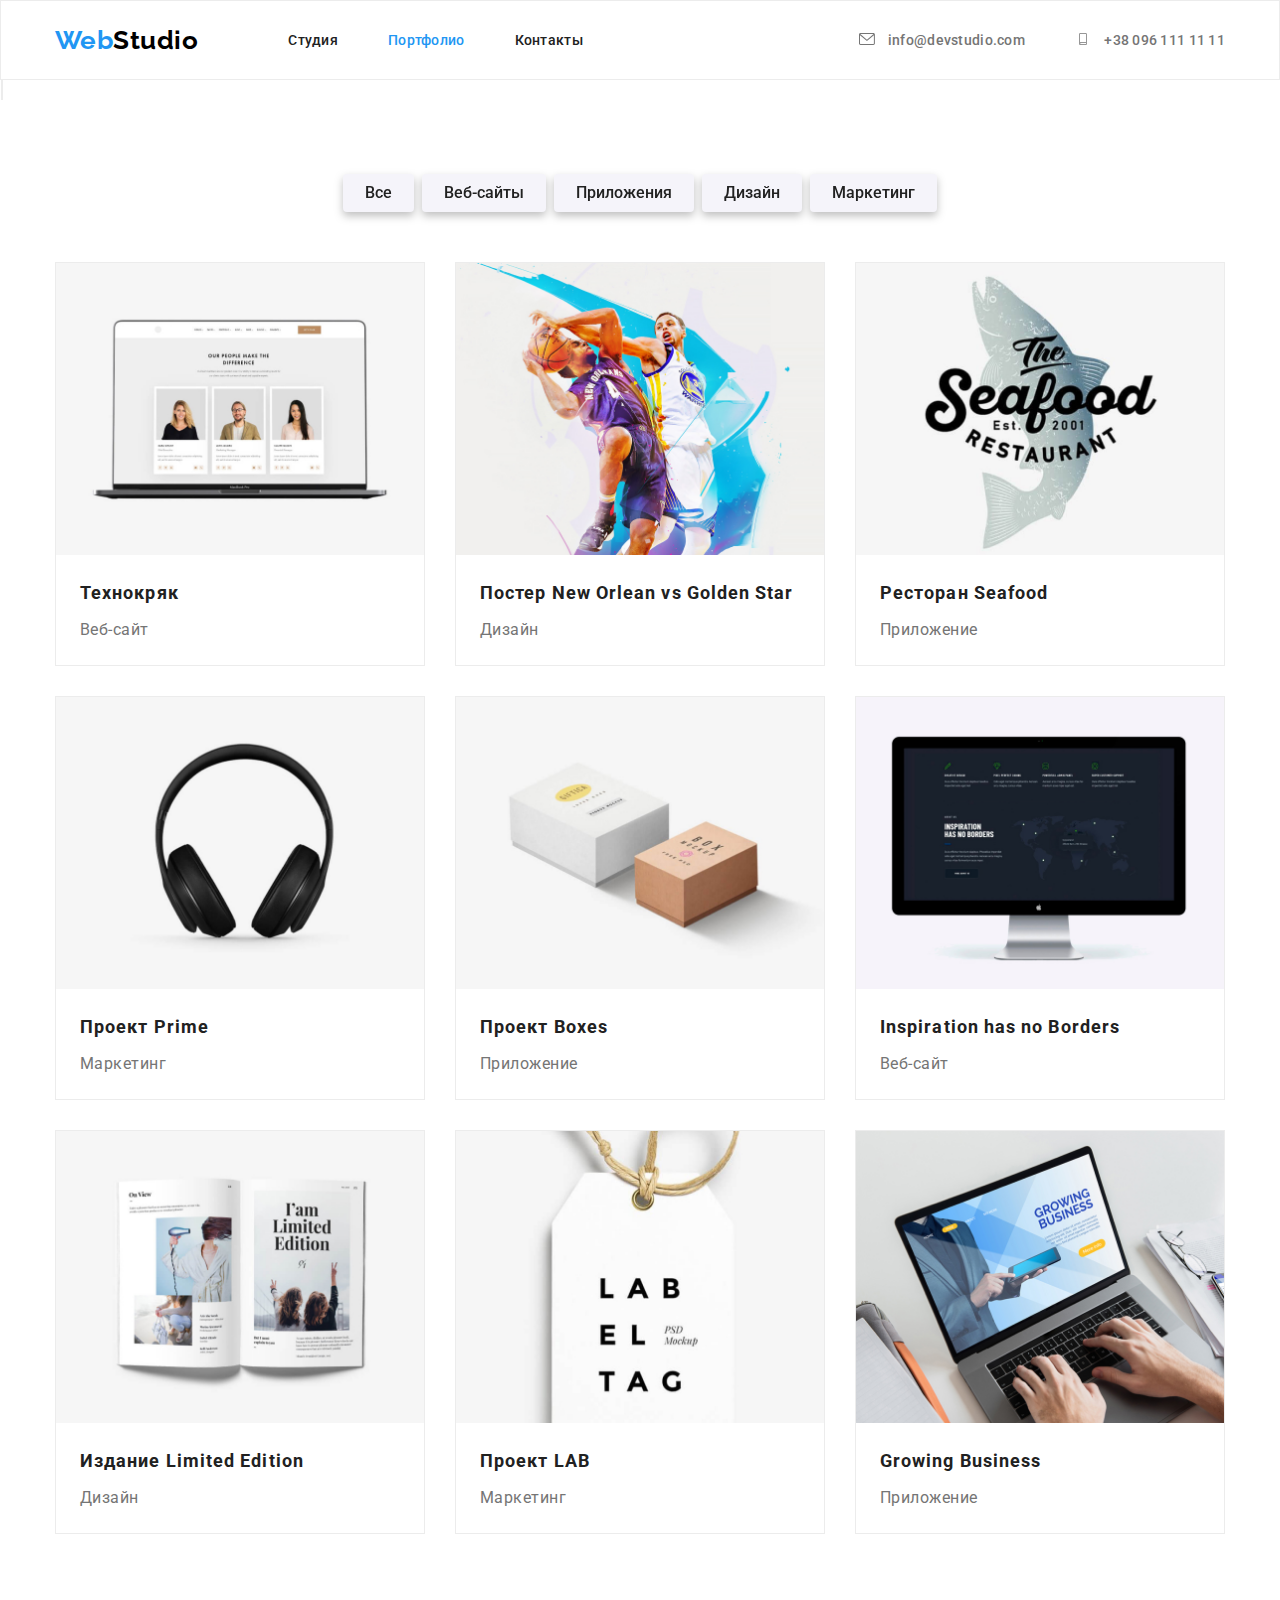
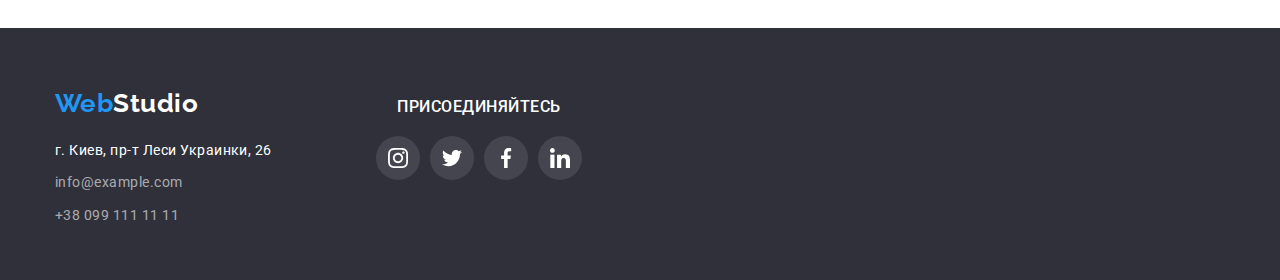
==== portfolio.html @ fc1cacf0 "Create portfolio.html" ====
<!DOCTYPE html>
<html lang="en">

<head>
    <meta charset="UTF-8">
    <meta http-equiv="X-UA-Compatible" content="IE=edge">
    <meta name="viewport" content="width=device-width, initial-scale=1.0">
    <title>Portfolio</title>
    <!-- Нормализатор -->
    <link rel="stylesheet"
        href="https://cdnjs.cloudflare.com/ajax/libs/modern-normalize/1.0.0/modern-normalize.min.css">
    <!-- Шрифт  -->
    <link rel="preconnect" href="https://fonts.gstatic.com">
    <link
        href="https://fonts.googleapis.com/css2?family=Raleway:wght@700&family=Roboto:wght@400;500;700;900&display=swap"
        rel="stylesheet">
    <!-- Мои стили -->
    <link rel="stylesheet" href="./css/style.css">
</head>

<body>
<!-- Заполняем header -->
<header class="header">
    <div class="container header-container">
        <!-- Верхняя линия -->
        <!-- nav - навигация на другие страницы -->
        <nav class="nav-header">
            <a class="logo-link link" href="">Web<span style="color: #000000;">Studio</span>
            </a>

            <ul class="menu list">

                <li class="nav-menu">
                    <a class="menu-link link  color-link-nav current" href="./index.html">Студия</a>
                </li>

                <li class="nav-menu">
                    <a class="menu-link link current" href="">Портфолио</a>
                </li>

                <li class="nav-menu">
                    <a class="menu-link link color-link-nav" href="">Контакты</a>
                </li>
            </ul>
        </nav>


        <ul class="contact list">
        
            <li class="contact-menu">
                <a class="mail-link link" href="mailto:info@devstudio.com">
                    <svg class="social-list-icon">
                        <use href="./images/icons.svg#icon-email"></use>
                    </svg>
                    info@devstudio.com
        
                </a>
            </li>
        
            <li class="contact-menu">
                <a class="tel-link link" href="tel:+380961111111">
                    <svg class="social-list-icon">
                        <use href="./images/icons.svg#icon-smartphone"></use>
                    </svg>
                    +38 096 111 11 11
                </a>
            </li>
        </ul>
    </div>

</header>

    <!-- MAIN -->
    <main>
        <!-- SECTION BUTON -->
        <section class="section">
        <div class="container">
    <ul class="list list-btn">
    <li class="item-btn">
        <button class="filter-btn" type="button">Все</button>
    </li>

    <li class="item-btn">
        <button class="filter-btn" type="button">Веб-сайты</button>
    </li>

    <li class="item-btn">
        <button class="filter-btn" type="button">Приложения</button>
    </li>

    <li class="item-btn">
        <button class="filter-btn" type="button">Дизайн</button>
    </li>

    <li class="item-btn">
        <button class="filter-btn" type="button">Маркетинг</button>
    </li>
    </ul>

<!-- LIST IMAGES -->
    <ul class="list img-card">
    <li class="item-card">

        <img src="./images/portfolio/webSite.jpg" alt="webSite" width="370" height="
                        294px">

        <div class="card-content">
            <h3 class="heading-list-portfolio">
                Технокряк
            </h3>
            <p class="under-heading-portfilio">Веб-сайт</p>
        </div>
    </li>

    <li class="item-card">
        <img src="./images/portfolio/basketball.jpg" alt="basketball" width="370" height="294px">

        <div class="card-content">
            <h3 class="heading-list-portfolio">
                Постер New Orlean vs Golden Star
            </h3>
            <p class="under-heading-portfilio">Дизайн</p>
        </div>
    </li>

    <li class="item-card">
        <img src="./images/portfolio/labell.jpg" alt="label" width="370" height="294px">

        <div class="card-content">
            <h3 class="heading-list-portfolio">
                Ресторан Seafood
            </h3>
            <p class="under-heading-portfilio">Приложение</p>
        </div>

    </li>

    <li class="item-card">
        <img src="./images/portfolio/headphones.jpg" alt="headphones" width="370" height="294px">

        <div class="card-content">
            <h3 class="heading-list-portfolio">
                Проект Prime
            </h3>
            <p class="under-heading-portfilio">Маркетинг</p>
        </div>

    </li>

    <li class="item-card">
        <img src="./images/portfolio/boxes.jpg" alt="boxes" width="370" height="294px">

        <div class="card-content">
            <h3 class="heading-list-portfolio">
                Проект Boxes
            </h3>
            <p class="under-heading-portfilio">Приложение</p>
        </div>

    </li>

    <li class="item-card">
        <img src="./images/portfolio/monitor.jpg" alt="monitor" width="370" height="294px">

        <div class="card-content">
            <h3 class="heading-list-portfolio">
                Inspiration has no Borders
            </h3>
            <p class="under-heading-portfilio">Веб-сайт</p>
        </div>

    </li>

    <li class="item-card">
        <img src="./images/portfolio/magazine.jpg" alt="magazine" width="370" height="294px">

        <div class="card-content">
            <h3 class="heading-list-portfolio">
                Издание Limited Edition
            </h3>
            <p class="under-heading-portfilio">Дизайн</p>
        </div>

    </li>

    <li class="item-card">
        <img src="./images/portfolio/label.jpg" alt="marketing_lab" width="370" height="294px">

        <div class="card-content">
            <h3 class="heading-list-portfolio">
                Проект LAB
            </h3>
            <p class="under-heading-portfilio">Маркетинг</p>
        </div>

    </li>

    <li class="item-card">
        <img src="./images/portfolio/comp.jpg" alt="comp" width="370" height="294px">

        <div class="card-content">
            <h3 class="heading-list-portfolio">
                Growing Business
            </h3>
            <p class="under-heading-portfilio">Приложение</p>
        </div>
    </li>
    </ul>
        </div>
             

        </section>
 
    </main>

    
    <!-- footer -->
    <footer class="site-footer">
        <div class="container div-footer">
    
            <div>
                <a class="footer-logo link" href="./index.html" lang="en">Web<span class="logo-color">Studio</span>
                </a>
    
                <address class="footer-adres">
    
                    <ul class="footer-contact list">
    
                        <li class="footer-contact-item">
                            <a class="footer-link link" href="https://goo.gl/maps/GLm2jWPZ9G5UtM699" target="_blank"
                                rel="noreferrer noot">
                                г. Киев, пр-т Леси Украинки, 26
                            </a>
                        </li>
    
                        <li class="footer-contact-item">
                            <a class="footer-info link" href="mailto:info@example.com">
                                info@example.com
                            </a>
                        </li>
    
                        <li class="footer-contact-item">
                            <a class="footer-info link" href="tel:+380991111111">
                                +38 099 111 11 11
                            </a>
                        </li>
                    </ul>
                </address>
            </div>
    
            <div class="div">
                <h3 class="footer-h">ПРИСОЕДИНЯЙТЕСЬ</h3>
                <ul class="list-icon-soc-network list">
                    <li class="lict-icon-item">
                        <a class="link-icon-footer" href="">
                            <svg class="icon-social-network icon-footer-network">
                                <use href="./images/icons.svg#icon-instagram"></use>
                            </svg>
                        </a>
                    </li>
    
                    <li class="lict-icon-item">
                        <a class="link-icon-footer" href="">
                            <svg class="icon-social-network icon-footer-network">
                                <use href="./images/icons.svg#icon-twitter"></use>
                            </svg>
                        </a>
                    </li>
    
                    <li class="lict-icon-item">
                        <a class="link-icon-footer" href="">
                            <svg class="icon-social-network icon-footer-network">
                                <use href="./images/icons.svg#icon-facebook"></use>
                            </svg>
                        </a>
                    </li>
    
                    <li class="lict-icon-item">
                        <a class="link-icon-footer" href="">
                            <svg class="icon-social-network icon-footer-network">
                                <use href="./images/icons.svg#icon-linkedin"></use>
                            </svg>
                        </a>
                    </li>
                </ul>
            </div>
    
        </div>
    
    
    </footer>
</body>
</html>
---- css/style.css ----
/* переменные для основного цвета текста */
:root {
  --primary-text-color: #212121;
  --titel-text-color: #757575;
  --title-fon-body-color: #e5e5e5;
  --accent-color: #2196f3;
  --maket-color: #ececec;
  --section-dark-color: #2f303a;
  --color-main-button: #ffffff;
  --bac-color-buttons: #f5f4fa;
  --color-line: #c4c4c4;
  --color-footer-contact: #ffffff99;
  --color-client-icon: #afb1b8;
}

/* Сброс отступов */
h1,
h2,
h3,
h4,
h5,
h6,
p {
  margin-top: 0;
  margin-bottom: 0;
}
ul {
  margin-top: 0;
  margin-bottom: 0;
  padding-left: 0;
}

/* Переопределила display в bloc  */
img {
  display: block;
  max-width: 100%;
  height: auto;
}

/*Отменяем подчеркивание у ссылок */
.link {
  text-decoration: none;
}

/* в body задаем цвет странички и цвет шрифта, стиль шрифта */
body {
  background-color: var(--color-main-button);
  color: var(--titel-text-color);
  font-family: Roboto, sans-serif;
  letter-spacing: 0.03em;
}

/* сброс точек в li */
.list {
  list-style: none;
}

/* цвет текста заголовков */
.heading,
.heading-list-portfolio {
  color: var(--primary-text-color);
}

/* цвет параграфов */
.under-heading,
.under-heading-portfilio {
  color: var(--titel-text-color);
}

/* цвет фона для шапки и футера */
.hero,
.site-footer {
  background-color: var(--section-dark-color);
}

.container {
  /* outline: 2px solid green; */
  width: 1200px;
  padding-left: 15px;
  padding-right: 15px;
  margin: 0 auto;
}

.section {
  /* outline: 2px solid rgb(98, 11, 238); */
  padding-top: 94px;
  padding-bottom: 94px;
}

.logo-link,
.footer-logo {
  font-family: Raleway, sans-serif;
  font-weight: 700;
  font-size: 26px;
  line-height: 1.19;
  text-decoration: none;
}
/* ======================== COMPONENTS ===========================================*/

/* ========================= END COMPONENTS================================*/

/* ========================== HEADER ================================ */
.header {
  /* outline: 2px solid red; */
  height: 80px;
  border: 1px solid var(--maket-color);
}

.header::after {
  content: "";
  width: 1600px;
  border: 1px solid var(--maket-color);
}
.header-container {
  display: flex;
  /* Центрирование по вспомогательной оси */
  align-items: center;
}

.nav-header {
  display: flex;
  align-items: center;
}

.menu {
  display: flex;
  align-items: center;
  margin-left: auto;
}

.contact {
  display: flex;
  margin-left: auto;
}
/* WebStudio */
.logo-link {
  margin: 0px 90px 0px 0px;
  padding: 24px 0px 25px;

  color: var(--accent-color);
}

/* Цвет странички на которой находится пользователь */
.current {
  color: var(--accent-color);
}

/* Стили для ссылок */
/* .header-link {
  margin-left: auto;
  margin-right: 40px;
  padding-top: 32px;
  padding-bottom: 32px;
} */
/* Цвет текса ссылки в секции nav */
.color-link-nav {
  color: var(--primary-text-color);
}

/* Цвет для телефона и почты */
.tel-link,
.mail-link {
  color: var(--titel-text-color);
}

/* стиль для li в nav секции и для тел,почты в ul*/
.nav-menu,
.contact-menu {
  font-weight: 500;
  font-size: 14px;
  line-height: 1.14;
  letter-spacing: 0.02em;
}

.nav-menu:not(:last-child),
.contact-menu:not(:last-child) {
  margin-right: 50px;
}

/* Ссылка активная */
.menu-link:hover,
.menu-link:focus,
.menu-link:active {
  color: var(--accent-color);
}

.mail-link:active,
.mail-link:hover,
.mail-link:focus {
  color: var(--accent-color);
}

/* .tel-link:hover/, */
.tel-link:hover,
.tel-link:focus,
.tel-link:active {
  color: var(--accent-color);
}

.mail-link:hover,
.mail-link:focus,
.mail-link:active {
  color: var(--accent-color);
}
.social-list-icon {
  width: 16px;
  height: 12px;
  margin-right: 10px;

  justify-content: center;

  fill: var(--titel-text-color);
}

.tel-link:focus .social-list-icon,
.tel-link:hover .social-list-icon,
.tel-link:active .social-list-icon,
.mail-link:hover .social-list-icon,
.mail-link:focus .social-list-icon,
.mail-link:active .social-list-icon {
  fill: var(--accent-color);
}

/* ================================ END HEADER ================================== */

/* =================================MAIN========================================== */
.hero {
  padding-top: 200px;
  padding-bottom: 200px;

  background-image: linear-gradient(
      rgba(47, 48, 58, 0.4),
      rgba(47, 48, 58, 0.4)
    ),
    url(../images/index/Img.jpg), url(../images/index/bg.jpg);
  background-size: cover;

  text-align: center;
}
/* Эффективное решение для вашего бизнеса */

.hero-name {
  font-weight: 900;
  font-size: 44px;
  line-height: 1.36;

  text-align: center;
  letter-spacing: 0.06em;
  text-transform: uppercase;

  margin-bottom: 30px;

  color: var(--color-main-button);
}
/* Кнопка */
.modal-btn {
  font-weight: 700;
  font-size: 16px;
  line-height: 1.9;

  display: flex;
  letter-spacing: 0.06em;

  color: var(--color-main-button);
  background-color: var(--accent-color);

  cursor: pointer;
  border: transparent;

  padding: 10px 32px;
  margin: auto;
}

/* <!-- Особенности --> */

.list-section-work {
  display: flex;
  list-style: none;
}

.section-icon-features {
  background: var(--bac-color-buttons);
  border-radius: 4px;
}

.list-features:not(:last-child) {
  margin-right: 30px;
}

.heading-stction-features {
  font-weight: 700;
  font-size: 14px;
  line-height: 1.14;
  text-transform: uppercase;
  margin-bottom: 10px;
}

.section-icon-features {
  margin-bottom: 33px;
  display: flex;
  justify-content: center;

  background: #f5f4fa;
}
.section-icon-under-hero {
  margin-bottom: 33px;
}

.icon-parametr {
  width: 70px;
  height: 70px;
}

/*<!-- стиль для заголовков секции "Чем мы занимаемся" и "Наша команда"-->*/

.style-main-heading {
  font-weight: 700;
  font-size: 36px;
  line-height: 1.17;
  text-align: center;

  margin-bottom: 50px;
}
.list-container-img:not(:last-child) {
  margin-right: 30px;
}
.list-img {
  display: flex;
  padding: 0;
  margin: 0;
  list-style: none;
  flex-wrap: wrap;
}

/* Наша команда */
.section-our-team {
  background-color: var(--bac-color-buttons);
}

.card-set {
  display: flex;
  padding: 0;
  margin: o;
  list-style: none;
  flex-wrap: wrap;
}

.our-team {
  background: var(--color-main-button);

  box-shadow: 0px 1px 3px rgba(0, 0, 0, 0.12), 0px 1px 1px rgba(0, 0, 0, 0.14),
    0px 2px 1px rgba(0, 0, 0, 0.2);
  border-radius: 0px 0px 4px 4px;
}

.our-team:not(:last-child) {
  margin-right: 30px;
}

.team-card {
  padding-top: 30px;
  padding-bottom: 30px;
}
.heading-name {
  margin-bottom: 10px;
  text-align: center;
}

.sect-text {
  margin-top: 10px;
}

/* ----------------------------------------- */
/* ul */
.list-icon-soc-network {
  margin: 20px;
  /* outline: 2px solid rgb(7, 209, 108); */
  display: flex;

  width: 206px;
  height: 44px;
}

/* li */
.list-icon-item {
  /* outline: 2px solid indigo; */

  width: 44px;
  height: 44px;
}

.list-icon-item:not(:last-child) {
  margin-right: 10px;
}
/* ссылка */
.link-icon-soc-work {
  display: flex;
  justify-content: center;
  align-items: center;
  width: 100%;
  height: 100%;

  border-radius: 50%;
  color: var(--color-client-icon);
}

/* svg */
.icon-social-network {
  fill: var(--titel-text-color);
  width: 20px;
  height: 20px;
}

.link-icon-soc-work:hover,
.link-icon-soc-work:focus,
.link-icon-soc-work:active {
  background-color: var(--accent-color);
}

.link-icon-soc-work:hover .icon-social-network,
.link-icon-soc-work:focus .icon-social-network,
.link-icon-soc-work:active .icon-social-network {
  fill: var(--color-main-button);
}

/* Постоянные клиенты */
.cection-regular-customers {
  margin-top: 94px;
}
/* ul */
.list-labe-company {
  /* outline: 2px solid tomato; */
  display: flex;
}

/* li */
.company-label {
  width: 170px;
  height: 92px;
}

.company-label:not(:last-child) {
  margin-right: 30px;
}
/* ссылка */
.labe-company {
  /* outline: 2px solid forestgreen; */
  display: flex;
  justify-content: center;
  align-items: center;
  width: 100%;
  height: 100%;

  border: 1px solid var(--color-client-icon);
  color: var(--titel-text-color);
}

.labe-company:hover,
.labe-company:focus,
.labe-company:active {
  border-color: var(--accent-color);
}

/* svg */
.icon-client {
  fill: var(--titel-text-color);
  width: 106px;
  height: 60px;
}

.labe-company:hover .icon-client,
.labe-company:focus .icon-client,
.labe-company:active .icon-client {
  fill: var(--accent-color);
}
/*/////////////////////////////////////////// */
/* Стиль для параграфов из секции "Особенности"*/
.style-under-heading {
  font-size: 14px;
  line-height: 1.71;
}

/* Стиль для заголовкой из секции "Наша команда" */
.style-section-heading-team,
.footer-h {
  font-weight: 500;
  font-size: 16px;
  line-height: 1.19;

  text-align: center;
}

/* Стиль для параграфов из секции "Наша команда" */
.style-section-team {
  font-size: 16px;
  line-height: 1.19;

  text-align: center;
}
/* ==================================== END MAIN ==================================== */

/* ============================== FOOTER ========================================= */
.site-footer {
  padding-top: 60px;
  padding-bottom: 60px;
}

.footer-logo {
  margin: 0;
  padding: 0;
  color: var(--accent-color);
}
.logo-color {
  color: var(--color-main-button);
}

.footer-adres {
  margin-top: 20px;
  font-style: normal;

  width: 231px;
  height: 81px;
}

/* ul */
.footer-contact {
  margin: 0;
}

.footer-contact

/* li */
.footer-contact-item:not(:last-child) {
  margin-bottom: 9px;
}

.footer-link,
.footer-info {
  font-style: normal;
  font-weight: normal;
  font-size: 14px;
  line-height: 1.71;
}

.footer-link {
  color: var(--color-main-button);
}

.footer-info {
  color: rgba(255, 255, 255, 0.6);
}

.footer-link:focus,
.footer-link:hover,
.footer-info:focus,
.footer-info:hover {
  color: var(--accent-color);
}

/* ---------------Стили для svg------------------ */
.div-footer {
  /* outline: 2px solid tomato; */
  display: flex;
  align-items: baseline;
}

.footer-adresss {
  margin-right: px;
  padding: 0 auto;
  outline: 2px solid #ffffff;
}

.div {
  /* outline: 2px solid hotpink; */
  margin-left: 70px;
}

.footer-h {
  color: var(--color-main-button);
}

.icon-footer-network {
  fill: var(--color-main-button);
}
/* ul */
.list-icon-soc-network {
  display: flex;
  justify-content: space-between;
  align-items: center;
}

/* li */
.lict-icon-item {
  width: 44px;
  height: 44px;
}
.lict-icon-item:not(:last-child) {
  margin-right: 10pxpx;
}

/* ссылка */
.link-icon-footer {
  display: flex;
  justify-content: center;
  align-items: center;
  width: 100%;
  height: 100%;
  border-radius: 50%;
  background: rgba(255, 255, 255, 0.1);
}

.link-icon-footer:hover,
.link-icon-footer:focus,
.link-icon-footer:active {
  background-color: var(--accent-color);
}

.link-icon-footer:hover .icon-social-network,
.link-icon-footer:focus .icon-social-network,
.link-icon-footer:active .icon-social-network {
  fill: var(--color-main-button);
}
/* ================================== END FOOTER ============================= */

/* ================================== PORTFOLIO ========================= */

.filter-btn {
  font-weight: 500;
  font-size: 16px;
  line-height: 1.6;

  text-align: center;

  /* прозрачность */
  /* background-color: transparent; */
  background-color: var(--bac-color-buttons);
  border-radius: 4px;

  color: var(--primary-text-color);
  cursor: pointer;
  border: transparent;
}
.filter-btn:focus,
.filter-btn:hover {
  background-color: var(--accent-color);
  color: var(--bac-color-buttons);
}

/* стиль для залоговков списков */
.heading-list-portfolio {
  font-weight: 700;
  font-size: 18px;
  line-height: 2;

  letter-spacing: 0.06em;
}

/*Стиль для параграфов списка */
.under-heading-portfilio {
  font-size: 16px;
  line-height: 1.9;
}

.list-btn {
  justify-content: center;
  display: flex;
  margin: 0px 0px 50px;

  filter: drop-shadow(0px 4px 4px rgba(0, 0, 0, 0.25));
}

.filter-btn {
  padding: 6px 22px;
}

.item-btn:not(:last-child) {
  margin-right: 8px;
}

/* ---------------Контейнер с картинками ---------------*/
/*  <!-- LIST IMAGES --> */

/* ul */
.img-card {
  display: flex;
  flex-wrap: wrap;

  margin-left: -30px;
  margin-top: -30px;
}

/* li */
.item-card {
  flex-basis: calc((100% / 3 - 30px));

  margin-left: 30px;
  margin-top: 30px;

  width: 370px;
  height: 404px;
  left: 215px;
  top: 262px;

  background: var(--color-main-button);
  border: 1px solid var(--maket-color);
  box-sizing: border-box;
}

/* div */
.card-content {
  padding: 20px 24px;
}

/* h */
.heading-list-portfolio {
  margin-bottom: 4px;
}

/* =============================== END PORTFOLIO ======================= */
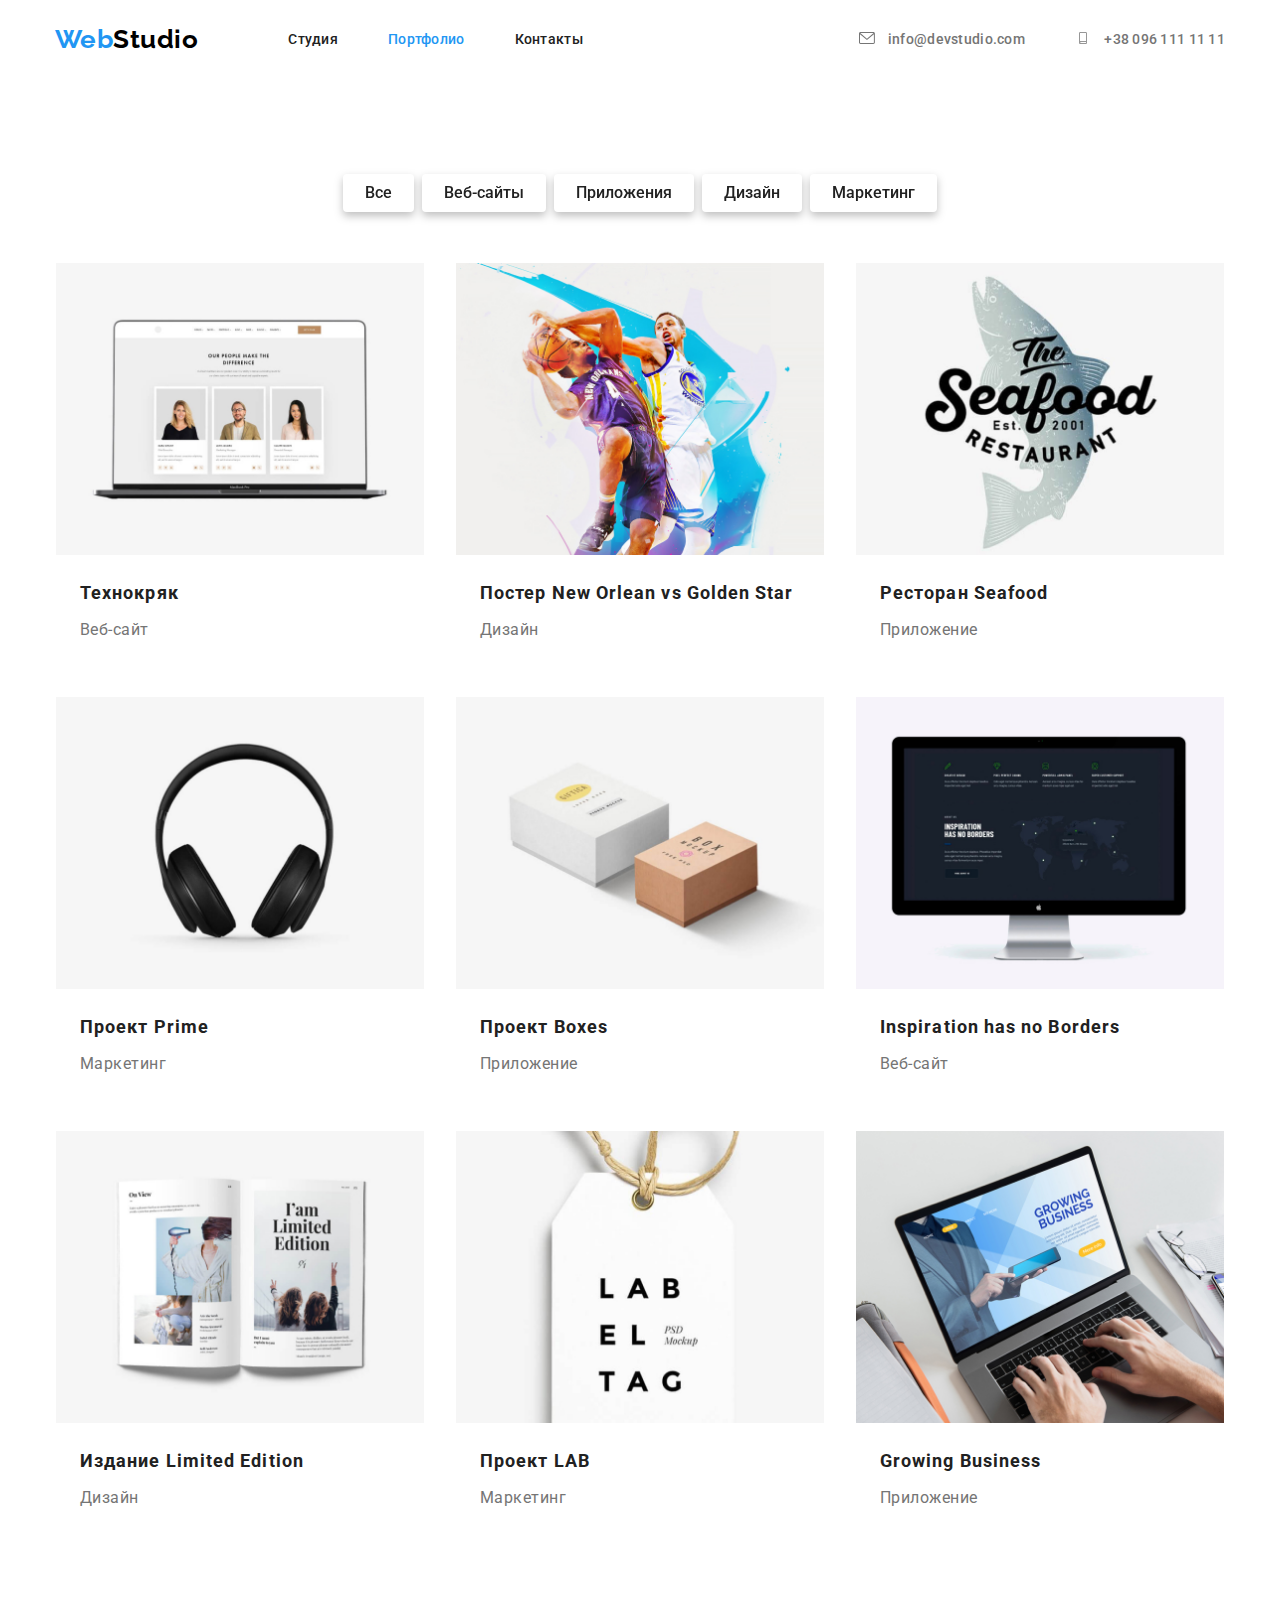
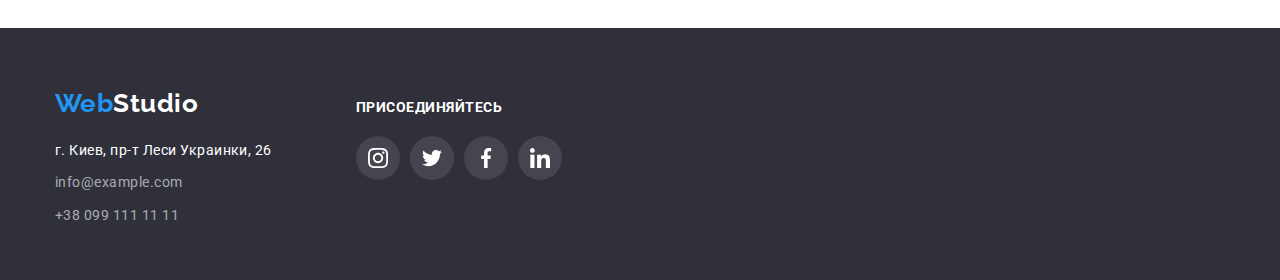
==== commit 05e54258: "Update portfolio.html" ====
--- a/portfolio.html
+++ b/portfolio.html
@@ -250,7 +250,7 @@
     
             <div class="div">
                 <h3 class="footer-h">ПРИСОЕДИНЯЙТЕСЬ</h3>
-                <ul class="list-icon-soc-network list">
+                <ul class="list-icon-soc-network soc-network list ">
                     <li class="lict-icon-item">
                         <a class="link-icon-footer" href="">
                             <svg class="icon-social-network icon-footer-network">
--- a/css/style.css
+++ b/css/style.css
@@ -4,9 +4,10 @@
   --titel-text-color: #757575;
   --title-fon-body-color: #e5e5e5;
   --accent-color: #2196f3;
-  --maket-color: #ececec;
+  --maket-color: #ffffff;
+  /* -color: #ececec; */
   --section-dark-color: #2f303a;
-  --color-main-button: #ffffff;
+  --color-main-button: ;
   --bac-color-buttons: #f5f4fa;
   --color-line: #c4c4c4;
   --color-footer-contact: #ffffff99;
@@ -44,7 +45,7 @@
 
 /* в body задаем цвет странички и цвет шрифта, стиль шрифта */
 body {
-  background-color: var(--color-main-button);
+  background-color: var(--maket-color);
   color: var(--titel-text-color);
   font-family: Roboto, sans-serif;
   letter-spacing: 0.03em;
@@ -103,14 +104,14 @@
 .header {
   /* outline: 2px solid red; */
   height: 80px;
-  border: 1px solid var(--maket-color);
-}
-
-.header::after {
+  border-bottom: 1px solid var(--maket-color);
+}
+
+/* .header::after {
   content: "";
   width: 1600px;
   border: 1px solid var(--maket-color);
-}
+} */
 .header-container {
   display: flex;
   /* Центрирование по вспомогательной оси */
@@ -250,7 +251,7 @@
 
   margin-bottom: 30px;
 
-  color: var(--color-main-button);
+  color: var(--maket-color);
 }
 /* Кнопка */
 .modal-btn {
@@ -261,7 +262,7 @@
   display: flex;
   letter-spacing: 0.06em;
 
-  color: var(--color-main-button);
+  color: var(--maket-color);
   background-color: var(--accent-color);
 
   cursor: pointer;
@@ -279,8 +280,9 @@
 }
 
 .section-icon-features {
-  background: var(--bac-color-buttons);
+  background: var(--maket-color);
   border-radius: 4px;
+  padding: 25px 0px;
 }
 
 .list-features:not(:last-child) {
@@ -300,7 +302,7 @@
   display: flex;
   justify-content: center;
 
-  background: #f5f4fa;
+  background: var(--bac-color-buttons);
 }
 .section-icon-under-hero {
   margin-bottom: 33px;
@@ -357,33 +359,43 @@
   margin-right: 30px;
 }
 
+.heading-name {
+  margin-bottom: 10px;
+  text-align: center;
+}
+
+.sect-text {
+  margin-top: 10px;
+}
+
 .team-card {
   padding-top: 30px;
   padding-bottom: 30px;
-}
-.heading-name {
-  margin-bottom: 10px;
-  text-align: center;
-}
-
-.sect-text {
-  margin-top: 10px;
-}
-
+
+  margin-top: 20px;
+  /* width: 206px; */
+  height: 44px;
+}
 /* ----------------------------------------- */
 /* ul */
 .list-icon-soc-network {
-  margin: 20px;
   /* outline: 2px solid rgb(7, 209, 108); */
-  display: flex;
-
+
+  display: flex;
+  align-items: center;
+  justify-content: space-between;
+}
+.icon-soc {
+  margin: 30px;
+}
+
+/* ширина для футер div. ul */
+.soc-network {
   width: 206px;
-  height: 44px;
-}
-
+}
 /* li */
 .list-icon-item {
-  /* outline: 2px solid indigo; */
+  /* outline: 2px solid rgb(130, 15, 0); */
 
   width: 44px;
   height: 44px;
@@ -420,7 +432,7 @@
 .link-icon-soc-work:hover .icon-social-network,
 .link-icon-soc-work:focus .icon-social-network,
 .link-icon-soc-work:active .icon-social-network {
-  fill: var(--color-main-button);
+  fill: var(--maket-color);
 }
 
 /* Постоянные клиенты */
@@ -481,8 +493,7 @@
 }
 
 /* Стиль для заголовкой из секции "Наша команда" */
-.style-section-heading-team,
-.footer-h {
+.style-section-heading-team {
   font-weight: 500;
   font-size: 16px;
   line-height: 1.19;
@@ -511,7 +522,7 @@
   color: var(--accent-color);
 }
 .logo-color {
-  color: var(--color-main-button);
+  color: var(--maket-color);
 }
 
 .footer-adres {
@@ -543,7 +554,7 @@
 }
 
 .footer-link {
-  color: var(--color-main-button);
+  color: var(--maket-color);
 }
 
 .footer-info {
@@ -567,7 +578,7 @@
 .footer-adresss {
   margin-right: px;
   padding: 0 auto;
-  outline: 2px solid #ffffff;
+  outline: 2px solid var(--maket-color);
 }
 
 .div {
@@ -576,11 +587,15 @@
 }
 
 .footer-h {
-  color: var(--color-main-button);
+  color: var(--maket-color);
+  margin-bottom: 20px;
+  font-size: 14px;
+  line-height: 1.14;
+  text-transform: uppercase;
 }
 
 .icon-footer-network {
-  fill: var(--color-main-button);
+  fill: var(--maket-color);
 }
 /* ul */
 .list-icon-soc-network {
@@ -618,7 +633,7 @@
 .link-icon-footer:hover .icon-social-network,
 .link-icon-footer:focus .icon-social-network,
 .link-icon-footer:active .icon-social-network {
-  fill: var(--color-main-button);
+  fill: var(--maket-color);
 }
 /* ================================== END FOOTER ============================= */
 
@@ -633,7 +648,7 @@
 
   /* прозрачность */
   /* background-color: transparent; */
-  background-color: var(--bac-color-buttons);
+  background-color: var(--maket-color);
   border-radius: 4px;
 
   color: var(--primary-text-color);
@@ -643,7 +658,9 @@
 .filter-btn:focus,
 .filter-btn:hover {
   background-color: var(--accent-color);
-  color: var(--bac-color-buttons);
+  color: var(--maket-color);
+  box-shadow: 0px 3px 1px rgba(0, 0, 0, 0.1), 0px 1px 2px rgba(0, 0, 0, 0.08),
+    0px 2px 2px rgba(0, 0, 0, 0.12);
 }
 
 /* стиль для залоговков списков */
@@ -689,6 +706,11 @@
   margin-top: -30px;
 }
 
+.item-card:hover {
+  box-shadow: 0px 1px 1px rgba(0, 0, 0, 0.12), 0px 4px 4px rgba(0, 0, 0, 0.06),
+    1px 4px 6px rgba(0, 0, 0, 0.16);
+}
+
 /* li */
 .item-card {
   flex-basis: calc((100% / 3 - 30px));
